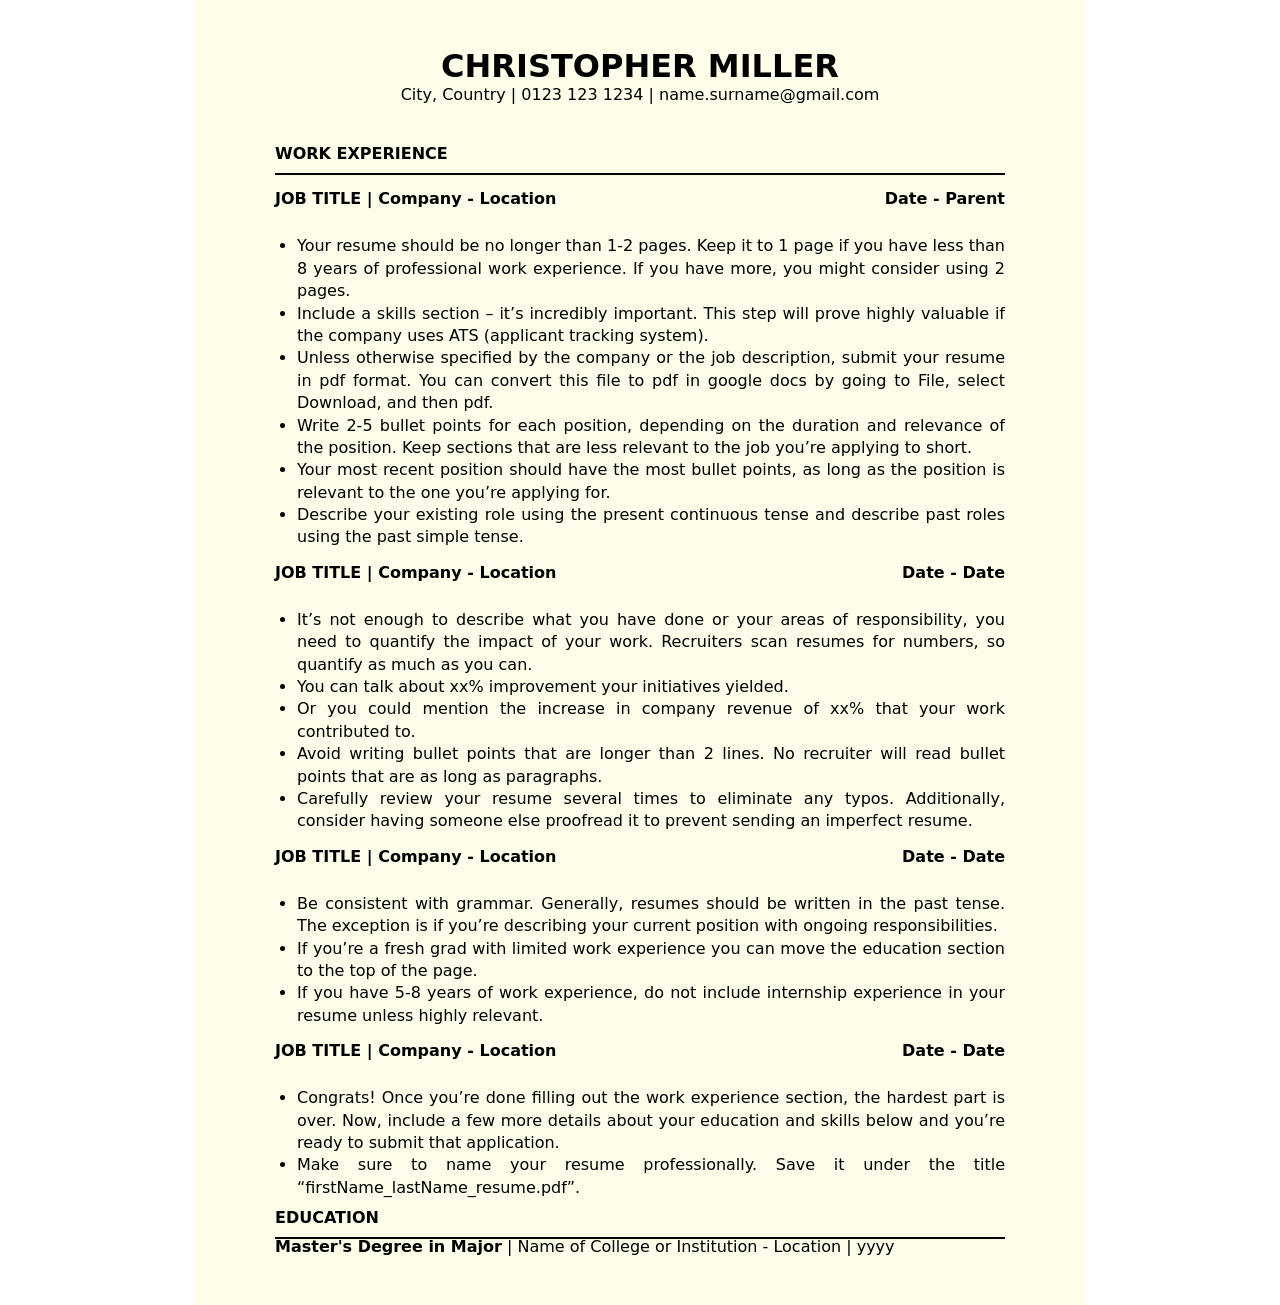
==== cv.html @ d201d8c8 "Complete CV" ====
<!DOCTYPE html>
<html lang="en">
<head>
    <meta charset="UTF-8">
    <meta name="viewport" content="width=device-width, initial-scale=1.0">
    <link rel="stylesheet" href="/css/reset.css">
    <link rel="stylesheet" href="./css/style.css">
    <title>CV</title>
</head>
<body>
    <div class="cv">
        <!-- start header -->
        <div class="cv-header">
            <h1>CHRISTOPHER MILLER</h1>
            <p>City, Country | 0123 123 1234 | name.surname@gmail.com</p>
        </div>
        <!-- end header -->

        <!-- start section-title1 -->
        <h2 class="section">WORK EXPERIENCE</h2>
        <!-- end section-title1 -->

         <!-- start job1 -->
        <div class="job">
            <div class="job-title">
                <span>JOB TITLE | Company - Location</span>
                <span>Date - Parent</span>
                <span class="full-width"></span>
            </div>
            <ul>
                <li>Your resume should be no longer than 1-2 pages. Keep it to 1 page if you have less than 8 years of professional work experience. If you have more, you might consider using 2 pages.</li>
                <li>Include a skills section – it’s incredibly important. This step will prove highly valuable if the company uses ATS (applicant tracking system).</li>
                <li>Unless otherwise specified by the company or the job description, submit your resume in pdf format. You can convert this file to pdf in google docs by going to File, select Download, and then pdf.</li>
                <li>Write 2-5 bullet points for each position, depending on the duration and relevance of the position. Keep sections that are less relevant to the job you’re applying to short.</li>
                <li>Your most recent position should have the most bullet points, as long as the position is relevant to the one you’re applying for.</li>
                <li>Describe your existing role using the present continuous tense and describe past roles using the past simple tense.</li>
            </ul>
        </div>
        <!-- end job1 -->

        <!-- start job2 -->
        <div class="job">
            <div class="job-title">
                <span>JOB TITLE | Company - Location</span>
                <span>Date - Date</span>
                <span class="full-width"></span>
            </div>
            <ul>
                <li>It’s not enough to describe what you have done or your areas of responsibility, you need to quantify the impact of your work. Recruiters scan resumes for numbers, so quantify as much as you can.</li>
                <li>You can talk about xx% improvement your initiatives yielded.</li>
                <li>Or you could mention the increase in company revenue of xx% that your work contributed to.</li>
                <li>Avoid writing bullet points that are longer than 2 lines. No recruiter will read bullet points that are as long as paragraphs.</li>
                <li>Carefully review your resume several times to eliminate any typos. Additionally, consider having someone else proofread it to prevent sending an imperfect resume.</li>
            </ul>
        </div>
        <!-- end job2 -->

        <!-- start job3 -->
        <div class="job">
            <div class="job-title">
                <span>JOB TITLE | Company - Location</span>
                <span>Date - Date</span>
                <span class="full-width"></span>
            </div>
            <ul>
                <li>Be consistent with grammar. Generally, resumes should be written in the past tense. The exception is if you’re describing your current position with ongoing responsibilities.</li>
                <li>If you’re a fresh grad with limited work experience you can move the education section to the top of the page.</li>
                <li>If you have 5-8 years of work experience, do not include internship experience in your resume unless highly relevant.</li>
            </ul>
        </div>
        <!-- end job3 -->

        <!-- start job4 -->
        <div class="job">
            <div class="job-title">
                <span>JOB TITLE | Company - Location</span>
                <span>Date - Date</span>
                <span class="full-width"></span>
            </div>
            <ul>
                <li>Congrats! Once you’re done filling out the work experience section, the hardest part is over. Now, include a few more details about your education and skills below and you’re ready to submit that application.</li>
                <li>Make sure to name your resume professionally. Save it under the title “firstName_lastName_resume.pdf”.</li>
            </ul>
        </div>
        <!-- end job4 -->

        <!-- start section-title2-->
        <h2 class="section">EDUCATION</h2>
        <!-- end section-title2 -->
         <p> <strong>Master's Degree in Major</strong> | Name of College or Institution - Location | yyyy</p>
    </div>
</body>
</html>
---- css/style.css ----
* {
    margin: 0;
    padding: 0;
    box-sizing: border-box;
}
body{
    font-family: system-ui, -apple-system, BlinkMacSystemFont, 'Segoe UI', Roboto, Oxygen, Ubuntu, Cantarell, 'Open Sans', 'Helvetica Neue', sans-serif;
}

/* start css index.html */
.main{
    margin: 0 auto;
    background-color: rgb(253, 253, 233);
    min-height: 150px;
    max-height: 300px;
    min-width: 150px;
    max-width: 600px;
    text-align: center;
}

.main >h1{
    color: rgb(188, 154, 31);
}

.main>ul{
    padding-left: 70px;
}

.main>ul>li>a{
    text-decoration: none;
    font-size: 20px ;
    font-weight: bold;
    color: black;
}

/*  start css CV */
.cv{
    max-width: 890px;
    min-height: 100px;
    background-color: rgb(253, 253, 233);
    margin: 0 auto;
    padding: 50PX 80PX;
}

.cv-header{
    text-align: center;
}

.cv-header>h1 {
    font-weight: 700;
    font-size: 32px;
}

.cv-header p{
    margin: 5px 0 32px;
}

.section{
    border-bottom: 2px solid black;
    line-height: 2.4;
    font-weight: bold;
}

.job-title{
    text-align: justify;
    font-weight: 700;
    padding-top: 16px;
    margin-bottom: 12px;
}

.job-title span {
    display: inline-block;
}
.full-width{
    display: inline-block;
    width: 100%;
}

ul{
    line-height: 1.4;
    text-align: justify;
    padding-left: 22px;
    margin-top: 0;
}
/* end css CV */
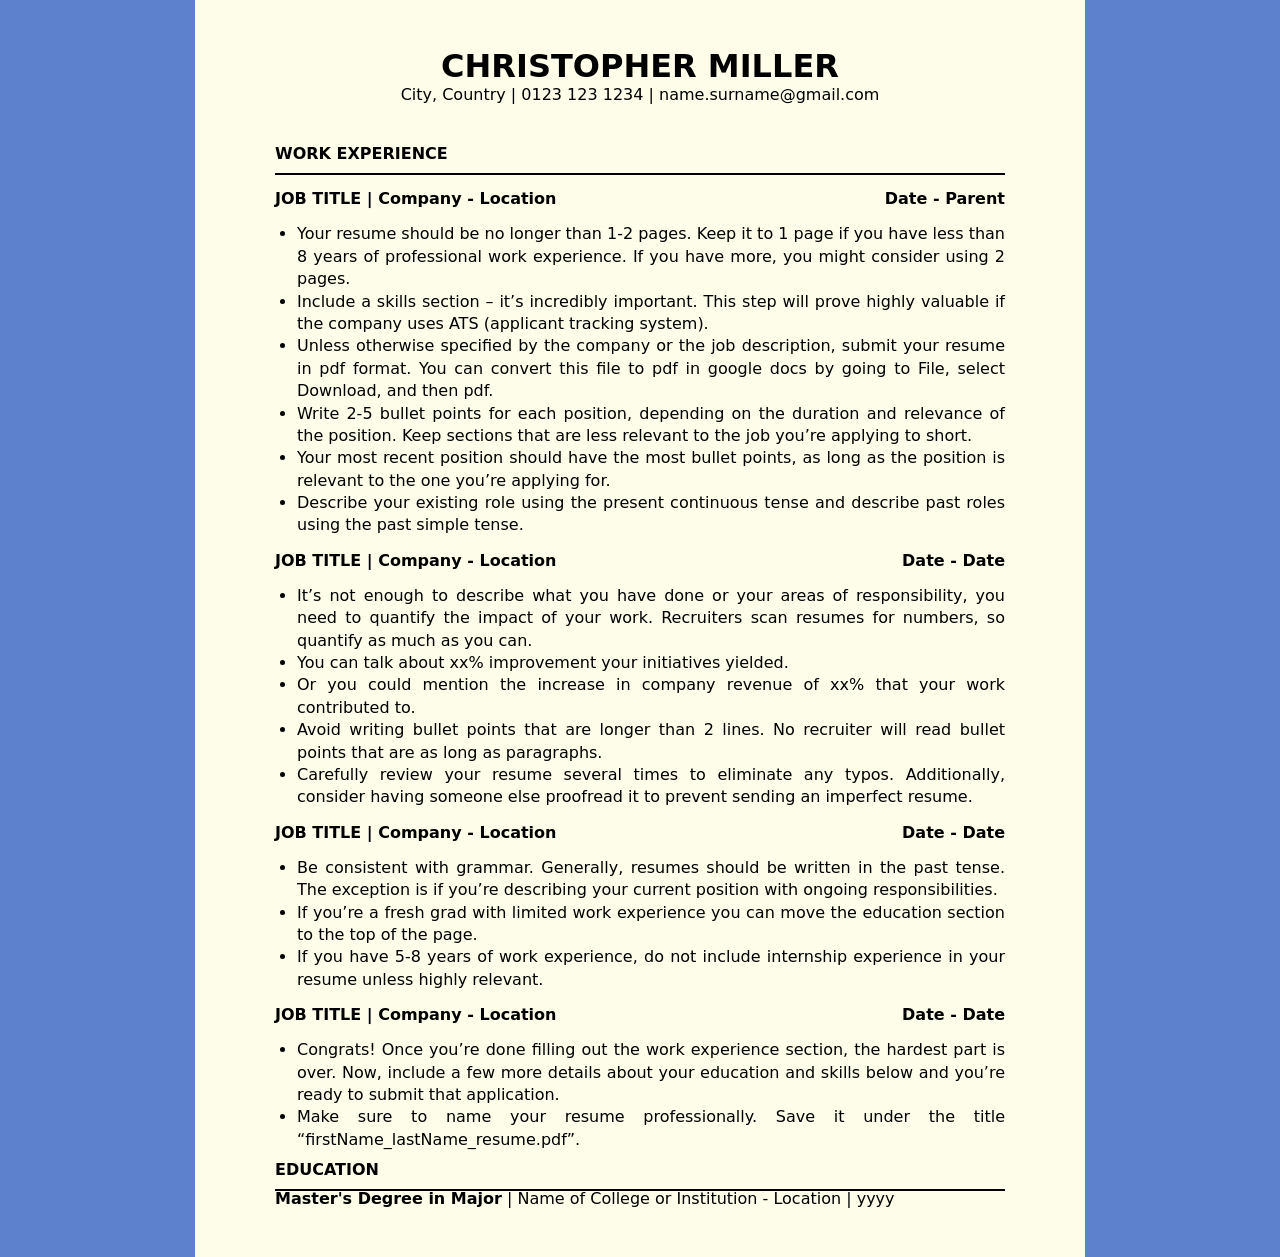
==== commit 527c6b76: "fixed" ====
--- a/cv.html
+++ b/cv.html
@@ -23,9 +23,9 @@
          <!-- start job1 -->
         <div class="job">
             <div class="job-title">
-                <span>JOB TITLE | Company - Location</span>
-                <span>Date - Parent</span>
-                <span class="full-width"></span>
+                <h3>JOB TITLE | Company - Location</h3>
+                <h3>Date - Parent</h3>
+                <h3 class="full-width"></h3>
             </div>
             <ul>
                 <li>Your resume should be no longer than 1-2 pages. Keep it to 1 page if you have less than 8 years of professional work experience. If you have more, you might consider using 2 pages.</li>
@@ -41,9 +41,9 @@
         <!-- start job2 -->
         <div class="job">
             <div class="job-title">
-                <span>JOB TITLE | Company - Location</span>
-                <span>Date - Date</span>
-                <span class="full-width"></span>
+                <h3>JOB TITLE | Company - Location</h3>
+                <h3>Date - Date</h3>
+                <h3 class="full-width"></h3>
             </div>
             <ul>
                 <li>It’s not enough to describe what you have done or your areas of responsibility, you need to quantify the impact of your work. Recruiters scan resumes for numbers, so quantify as much as you can.</li>
@@ -58,9 +58,9 @@
         <!-- start job3 -->
         <div class="job">
             <div class="job-title">
-                <span>JOB TITLE | Company - Location</span>
-                <span>Date - Date</span>
-                <span class="full-width"></span>
+                <h3>JOB TITLE | Company - Location</h3>
+                <h3>Date - Date</h3>
+                <h3 class="full-width"></h3>
             </div>
             <ul>
                 <li>Be consistent with grammar. Generally, resumes should be written in the past tense. The exception is if you’re describing your current position with ongoing responsibilities.</li>
@@ -73,9 +73,9 @@
         <!-- start job4 -->
         <div class="job">
             <div class="job-title">
-                <span>JOB TITLE | Company - Location</span>
-                <span>Date - Date</span>
-                <span class="full-width"></span>
+                <h3>JOB TITLE | Company - Location</h3>
+                <h3>Date - Date</h3>
+                <h3 class="full-width"></h3>
             </div>
             <ul>
                 <li>Congrats! Once you’re done filling out the work experience section, the hardest part is over. Now, include a few more details about your education and skills below and you’re ready to submit that application.</li>
--- a/css/style.css
+++ b/css/style.css
@@ -4,6 +4,7 @@
     box-sizing: border-box;
 }
 body{
+    background-color: rgb(93, 129, 205);
     font-family: system-ui, -apple-system, BlinkMacSystemFont, 'Segoe UI', Roboto, Oxygen, Ubuntu, Cantarell, 'Open Sans', 'Helvetica Neue', sans-serif;
 }
 
@@ -18,15 +19,15 @@
     text-align: center;
 }
 
-.main >h1{
+.main h1{
     color: rgb(188, 154, 31);
 }
 
-.main>ul{
+.main ul{
     padding-left: 70px;
 }
 
-.main>ul>li>a{
+.main li a{
     text-decoration: none;
     font-size: 20px ;
     font-weight: bold;
@@ -39,7 +40,7 @@
     min-height: 100px;
     background-color: rgb(253, 253, 233);
     margin: 0 auto;
-    padding: 50PX 80PX;
+    padding: 50px 80px;
 }
 
 .cv-header{
@@ -65,10 +66,9 @@
     text-align: justify;
     font-weight: 700;
     padding-top: 16px;
-    margin-bottom: 12px;
 }
 
-.job-title span {
+.job-title h3 {
     display: inline-block;
 }
 .full-width{
@@ -84,3 +84,106 @@
 }
 /* end css CV */
 
+/* Menu */
+.menu{
+    background-color: rgb(62 92 202);
+    padding: 0 60px;
+    font-size: 0;
+
+}
+
+.menu li{
+    display: inline-block;
+    padding: 20px 30px;
+} 
+.menu li a, .icon{
+    text-decoration: none;
+    color: white;
+    font-size: 16px;
+    font-weight: 600;
+
+}
+
+.menu .icon{
+    padding-left: 10px;
+}
+
+.menu .active{
+    background-color: white;
+}
+
+.menu .active a{
+    display: inline-block;
+    color: black;
+}
+
+/* Form */
+.form{
+    width: 500px;
+    height: 100%;
+    background-color: #ffffff;
+    margin: 50px auto 0;
+    border-radius: 50px;
+    padding: 50px 30px;
+    border: 2px solid black;
+}
+
+.form h1{
+    text-align: center;
+    font-size: 32px;
+    font-weight: 700;
+    text-transform: uppercase;
+    background-color: blue;
+    margin-bottom: 40px;
+    border-radius: 50px;
+    padding: 10px 0;
+    color: #fff;
+}
+
+.form-avt{
+    display: block;
+    text-align: center;
+}
+
+.form-avt .avt-img{
+        border-radius: 50%;
+        width: 150px;
+}
+
+.form-label{
+    display: block;
+    margin: 25px 0 10px;
+    font-size: 20px;
+    font-weight: 600;
+}
+
+.forminput{
+    width: 100%;
+    padding: 10px;
+    border-radius: 20px;
+    border: 1px solid #ccc;
+}
+
+.list-gender> label{
+    margin-left: 20px;
+}
+
+.list-vertical label{
+    display: block;
+    margin: 8px 0 8px 20px;
+}
+
+.form-btn{
+    padding: 10px 5px;
+    width: 50%;
+    display: block;
+    margin: 30px auto;
+    background-color: rgb(54, 191, 49);
+    font-size: 20px;
+    font-weight: 600;
+    color: #fff;
+    border-radius: 50px;
+    text-transform: uppercase;
+}
+
+
